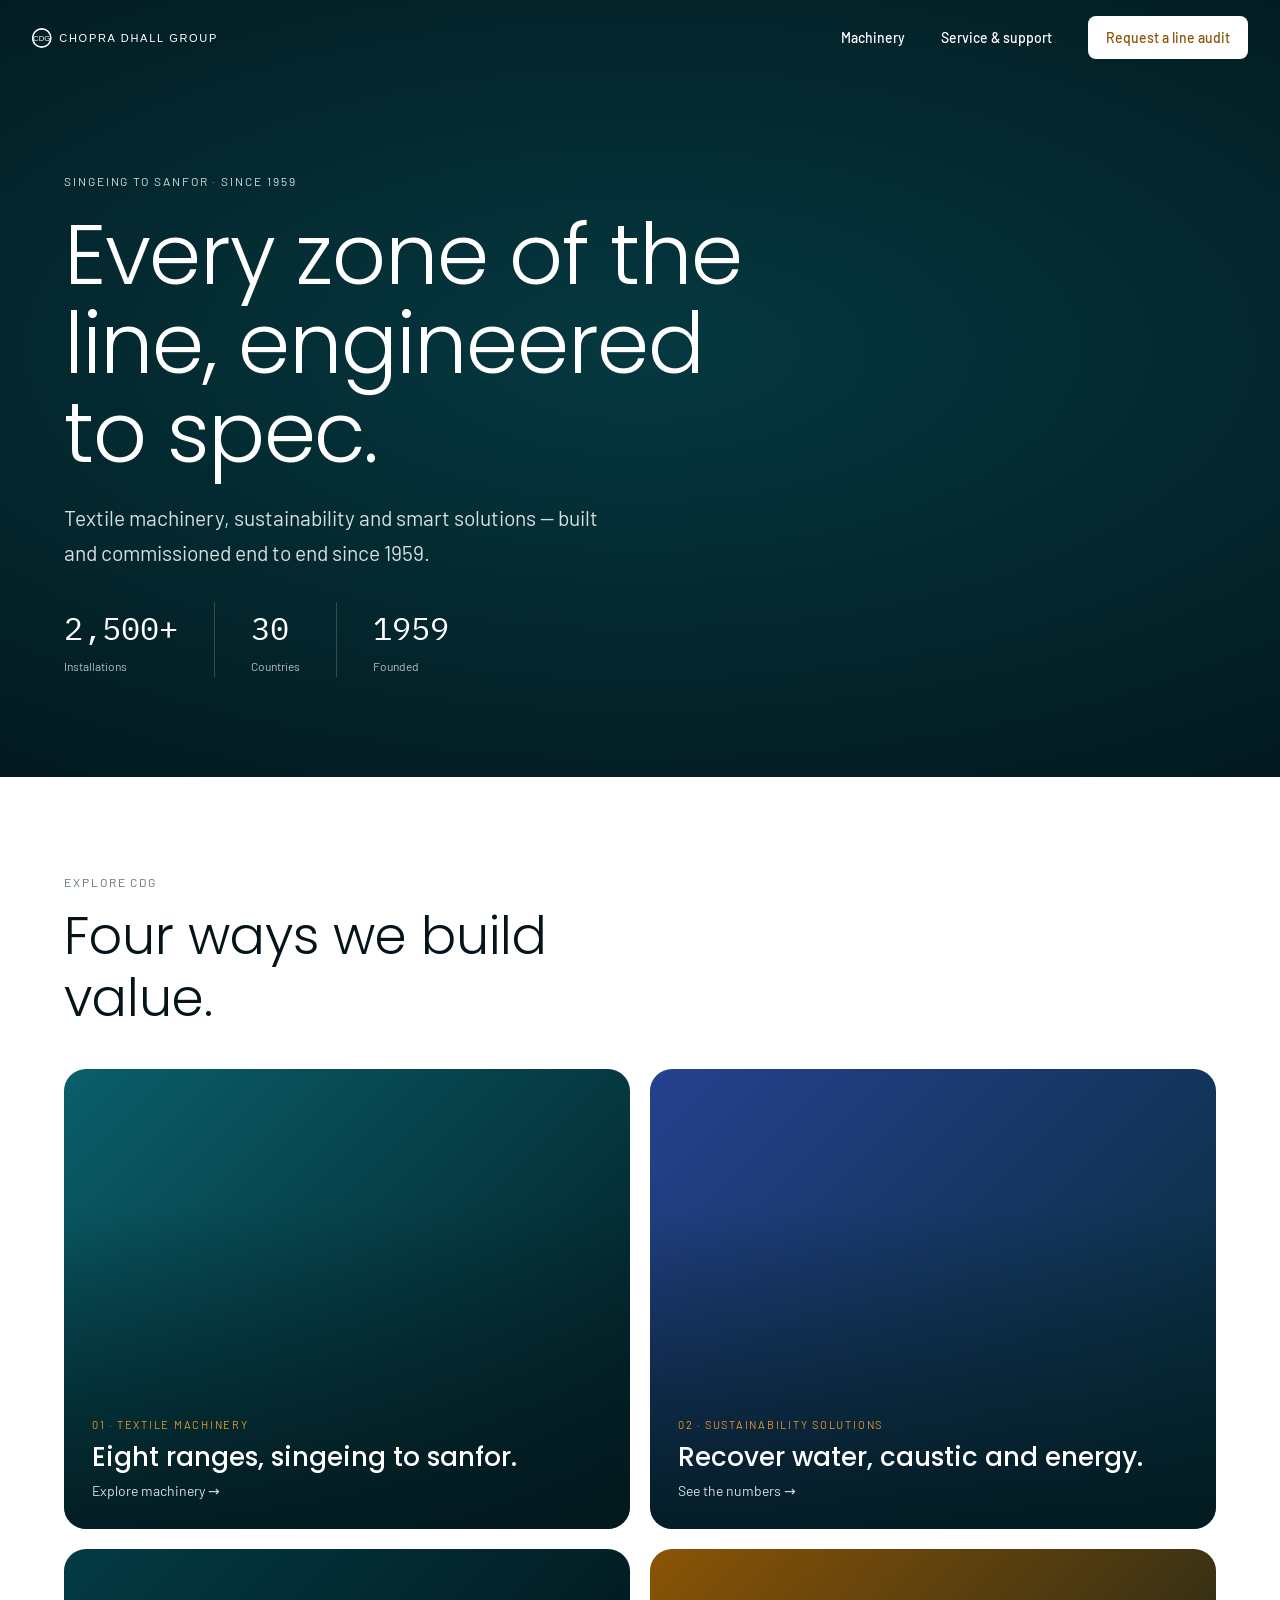
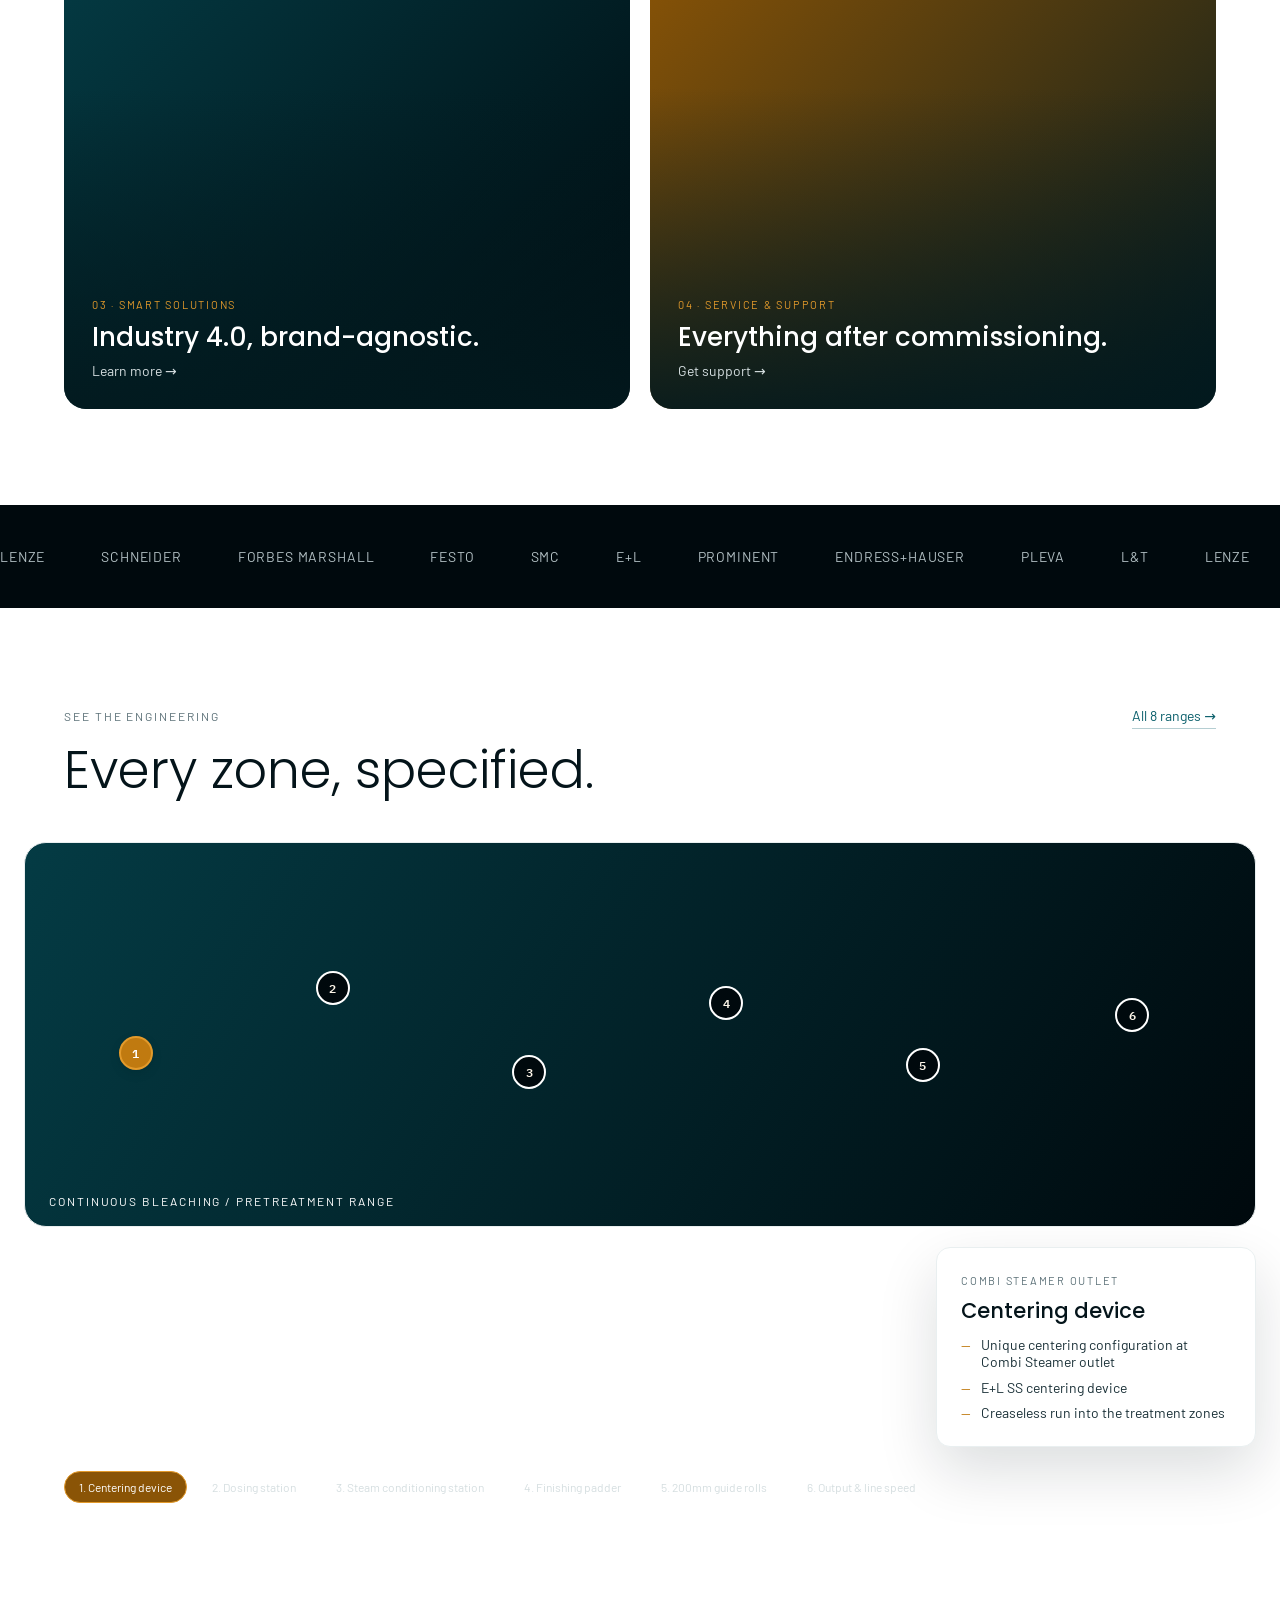
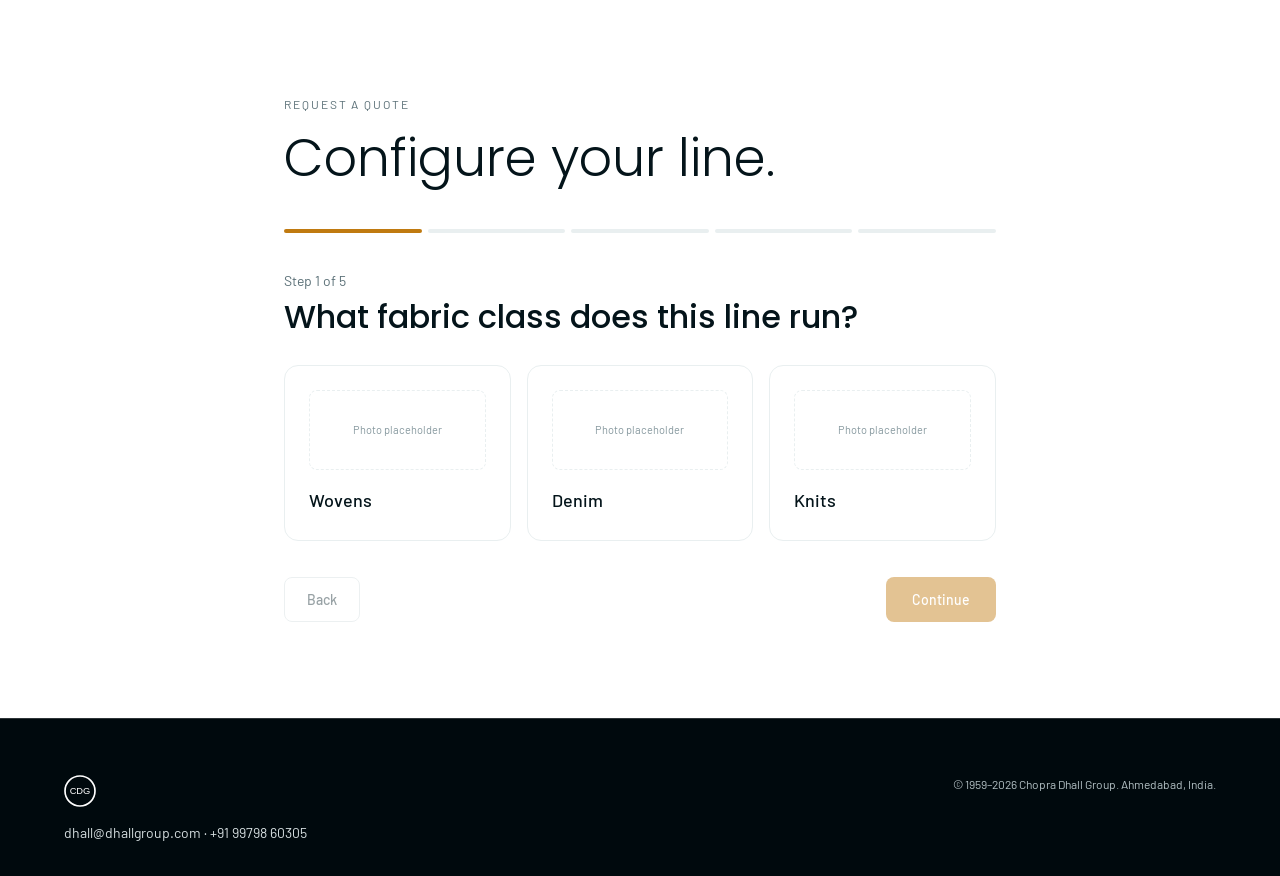
==== index.html @ c4bf937b "Initial implementation of Chopra Dhall Group homepage Static HTML/CSS/JS site translated from the Ch" ====
<!DOCTYPE html>
<html lang="en">
<head>
<meta charset="utf-8">
<meta name="viewport" content="width=device-width, initial-scale=1">
<title>Chopra Dhall Group — Textile machinery, singeing to sanfor</title>
<meta name="description" content="Chopra Dhall Group: textile machinery, sustainability and smart solutions, built and commissioned end to end since 1959.">
<link rel="stylesheet" href="./css/styles.css">
</head>
<body>

<header class="cdg-header" id="site-header">
  <img src="./assets/images/logo-lockup-white.svg" alt="Chopra Dhall Group">
  <nav class="cdg-nav">
    <a href="./machinery.html">Machinery</a>
    <a href="./service-support.html">Service &amp; support</a>
    <a href="#rfq" class="cdg-cta">Request a line audit</a>
  </nav>
</header>

<section class="cdg-hero" id="hero">
  <div class="cdg-container">
    <div class="cdg-eyebrow-invert cdg-reveal">Singeing to sanfor · since 1959</div>
    <h1 class="cdg-reveal delay-1">Every zone of the line, engineered to spec.</h1>
    <p class="cdg-reveal delay-2">Textile machinery, sustainability and smart solutions — built and commissioned end to end since 1959.</p>
    <div class="cdg-stats cdg-reveal delay-3">
      <div>
        <div class="stat-value" id="stat-installations">0+</div>
        <div class="stat-label">Installations</div>
      </div>
      <div class="stat-divider"></div>
      <div>
        <div class="stat-value" id="stat-countries">0</div>
        <div class="stat-label">Countries</div>
      </div>
      <div class="stat-divider"></div>
      <div>
        <div class="stat-value">1959</div>
        <div class="stat-label">Founded</div>
      </div>
    </div>
  </div>
</section>

<section class="cdg-section">
  <div class="cdg-container">
    <div class="cdg-section-eyebrow">Explore CDG</div>
    <h2>Four ways we build value.</h2>
    <div class="cdg-tiles cdg-reveal">
      <a class="cdg-tile" href="./machinery.html">
        <div class="cdg-tile-image tile-machinery"></div>
        <div class="cdg-tile-scrim"></div>
        <div class="cdg-tile-label">
          <div class="tag">01 · Textile machinery</div>
          <h3>Eight ranges, singeing to sanfor.</h3>
          <span>Explore machinery →</span>
        </div>
      </a>
      <a class="cdg-tile" href="./machinery.html#other-lines">
        <div class="cdg-tile-image tile-sustainability"></div>
        <div class="cdg-tile-scrim"></div>
        <div class="cdg-tile-label">
          <div class="tag">02 · Sustainability solutions</div>
          <h3>Recover water, caustic and energy.</h3>
          <span>See the numbers →</span>
        </div>
      </a>
      <a class="cdg-tile" href="./machinery.html#other-lines">
        <div class="cdg-tile-image tile-smart"></div>
        <div class="cdg-tile-scrim"></div>
        <div class="cdg-tile-label">
          <div class="tag">03 · Smart solutions</div>
          <h3>Industry 4.0, brand-agnostic.</h3>
          <span>Learn more →</span>
        </div>
      </a>
      <a class="cdg-tile" href="./service-support.html">
        <div class="cdg-tile-image tile-service"></div>
        <div class="cdg-tile-scrim"></div>
        <div class="cdg-tile-label">
          <div class="tag">04 · Service &amp; support</div>
          <h3>Everything after commissioning.</h3>
          <span>Get support →</span>
        </div>
      </a>
    </div>
  </div>
</section>

<section class="cdg-marquee">
  <div class="cdg-marquee-track" id="marquee-track"></div>
</section>

<section class="cdg-section">
  <div class="cdg-schematic-head">
    <div>
      <div class="cdg-section-eyebrow">See the engineering</div>
      <h2 style="margin-bottom:8px">Every zone, specified.</h2>
    </div>
    <a href="./machinery.html">All 8 ranges →</a>
  </div>

  <div class="cdg-schematic-wrap cdg-reveal">
    <div class="cdg-schematic" id="schematic">
      <div class="cdg-schematic-caption">Continuous bleaching / pretreatment range</div>
      <!-- hotspot buttons injected by js/main.js -->
    </div>

    <div class="cdg-spec-card" id="spec-card">
      <div class="eyebrow" id="spec-eyebrow"></div>
      <h3 id="spec-label"></h3>
      <div class="cdg-spec-bullets" id="spec-bullets"></div>
    </div>
  </div>

  <div class="cdg-chips" id="chip-row"></div>
</section>

<section class="cdg-section" id="rfq">
  <div class="cdg-rfq-inner">
    <div class="cdg-section-eyebrow">Request a quote</div>
    <h2>Configure your line.</h2>

    <div id="rfq-form">
      <div class="cdg-progress" id="rfq-progress"></div>
      <div class="cdg-step-label" id="rfq-step-label">Step 1 of 5</div>
      <h3 class="cdg-step-title" id="rfq-step-title"></h3>

      <div class="cdg-grid-3" id="step-fabric" hidden></div>
      <div class="cdg-grid-2" id="step-vertical" hidden></div>
      <div class="cdg-grid-2" id="step-volume" hidden></div>
      <div id="step-port" hidden>
        <div class="cdg-grid-4" id="port-cards"></div>
        <div class="cdg-other-port">
          <input type="text" id="other-port-input" placeholder="Other destination">
        </div>
      </div>
      <div id="step-contact" hidden>
        <div class="cdg-contact-grid">
          <input type="text" id="contact-name" placeholder="Full name">
          <input type="text" id="contact-company" placeholder="Company">
          <input type="email" id="contact-email" placeholder="Email">
          <input type="tel" id="contact-phone" placeholder="Phone">
          <textarea id="contact-notes" placeholder="Anything else CDG's engineering team should know?"></textarea>
        </div>
        <div class="cdg-summary-line" id="summary-line"></div>
      </div>

      <div class="cdg-rfq-actions">
        <button type="button" class="cdg-btn-back" id="rfq-back">Back</button>
        <button type="button" class="cdg-btn-next" id="rfq-next" disabled>Continue</button>
      </div>
    </div>

    <div class="cdg-success" id="rfq-success" hidden>
      <div class="cdg-success-check">✓</div>
      <h3>Enquiry received.</h3>
      <p>CDG's engineering team will review your configuration and follow up within two business days with a formal proposal.</p>
    </div>
  </div>
</section>

<footer class="cdg-footer">
  <div class="cdg-footer-inner">
    <div>
      <img src="./assets/images/logo-mark-white.svg" alt="Chopra Dhall Group">
      <div class="contact">dhall@dhallgroup.com · +91 99798 60305</div>
    </div>
    <div class="copyright">© 1959–2026 Chopra Dhall Group. Ahmedabad, India.</div>
  </div>
</footer>

<script src="./js/main.js"></script>
</body>
</html>
---- css/styles.css ----
@import url("tokens/fonts.css");
@import url("tokens/colors.css");
@import url("tokens/typography.css");
@import url("tokens/spacing.css");
@import url("tokens/radius.css");
@import url("tokens/elevation.css");
@import url("tokens/motion.css");
@import url("tokens/base.css");

html,body{margin:0;padding:0}

@keyframes fadeRise{from{opacity:0;transform:translateY(12px)}to{opacity:1;transform:translateY(0)}}
.cdg-reveal{animation:fadeRise var(--duration-slow) var(--ease-out) both}
.cdg-reveal.delay-1{animation-delay:80ms}
.cdg-reveal.delay-2{animation-delay:150ms}
.cdg-reveal.delay-3{animation-delay:220ms}

@keyframes marquee{from{transform:translateX(0)}to{transform:translateX(-50%)}}
.cdg-marquee-track{display:flex;gap:56px;width:max-content;animation:marquee 24s linear infinite}

input[type="radio"]{position:absolute;opacity:0;pointer-events:none}

body{min-height:100vh;background:var(--surface-page);font-family:var(--font-text);color:var(--text-body)}

/* ---------- Header ---------- */
.cdg-header{position:fixed;top:0;left:0;right:0;z-index:50;height:76px;display:flex;align-items:center;justify-content:space-between;padding:0 32px;background:transparent;border-bottom:1px solid transparent;transition:background var(--duration-base) var(--ease-standard),backdrop-filter var(--duration-base) var(--ease-standard),border-color var(--duration-base) var(--ease-standard)}
.cdg-header.is-scrolled{background:rgba(2,25,30,.72);backdrop-filter:blur(12px);border-bottom-color:var(--border-invert)}
.cdg-header img{height:26px;display:block}
.cdg-nav{display:flex;align-items:center;gap:36px;white-space:nowrap}
.cdg-nav a{color:var(--white);font-size:var(--text-sm);font-weight:var(--weight-medium);text-decoration:none;white-space:nowrap;border-bottom:none}
.cdg-nav a.cdg-cta{background:var(--white);color:var(--amber-700);padding:10px 18px;border-radius:var(--radius-md);transition:background var(--duration-fast) var(--ease-standard)}
.cdg-nav a.cdg-cta:hover{background:var(--amber-050)}

/* ---------- Hero ---------- */
.cdg-hero{position:relative;background:var(--vignette),var(--ink-950);color:var(--white);padding:172px 0 100px}
.cdg-hero .cdg-eyebrow-invert{font-size:var(--text-xs);letter-spacing:var(--tracking-eyebrow);text-transform:uppercase;color:var(--ink-200)}
.cdg-hero h1{font-family:var(--font-display);font-weight:var(--weight-light);font-size:var(--text-6xl);line-height:var(--leading-tight);letter-spacing:var(--tracking-tight);margin:18px 0 24px;max-width:780px;color:var(--white)}
.cdg-hero p{font-size:var(--text-lg);color:var(--ink-200);line-height:var(--leading-relaxed);max-width:560px;margin:0 0 32px}
.cdg-stats{display:flex;gap:36px}
.cdg-stats .stat-value{font-family:var(--font-mono);font-size:var(--text-2xl);color:var(--white)}
.cdg-stats .stat-label{font-size:var(--text-xs);color:var(--ink-300);margin-top:2px}
.cdg-stats .stat-divider{border-left:1px solid var(--border-invert)}

/* ---------- Explore CDG tiles ---------- */
.cdg-section{padding:var(--section-y) 0;background:var(--surface-page)}
.cdg-section-eyebrow{font-size:var(--text-xs);letter-spacing:var(--tracking-eyebrow);text-transform:uppercase;color:var(--text-muted)}
.cdg-section h2{font-family:var(--font-display);font-weight:var(--weight-light);font-size:var(--text-4xl);margin:12px 0 40px;color:var(--text-heading);max-width:640px}

.cdg-tiles{display:grid;grid-template-columns:repeat(2,1fr);gap:20px}
.cdg-tile{position:relative;height:460px;border-radius:var(--radius-xl);overflow:hidden;text-decoration:none;display:block;border:none}
.cdg-tile-image{position:absolute;inset:0;background-size:cover;background-position:center}
.cdg-tile-scrim{position:absolute;inset:0;background:var(--scrim-bottom);pointer-events:none}
.cdg-tile-label{position:absolute;left:28px;bottom:26px;z-index:2;color:var(--white)}
.cdg-tile-label .tag{font-size:var(--text-2xs);letter-spacing:var(--tracking-eyebrow);text-transform:uppercase;color:var(--amber-500)}
.cdg-tile-label h3{font-size:var(--text-xl);margin:8px 0 4px;color:var(--white)}
.cdg-tile-label span{font-size:var(--text-sm);color:var(--ink-200)}

.tile-machinery{background-image:linear-gradient(135deg,#0A5F6B 0%,#02191E 100%)}
.tile-sustainability{background-image:linear-gradient(135deg,#26418F 0%,#032B32 100%)}
.tile-smart{background-image:linear-gradient(135deg,#043B44 0%,#00090D 100%)}
.tile-service{background-image:linear-gradient(135deg,#8A5406 0%,#02191E 100%)}

/* ---------- Marquee ---------- */
.cdg-marquee{padding:40px 0;background:var(--ink-950);overflow:hidden}
.cdg-marquee span{font-size:var(--text-sm);letter-spacing:.06em;text-transform:uppercase;color:var(--ink-300)}

/* ---------- Schematic / hotspots ---------- */
.cdg-schematic-head{max-width:var(--container-max);margin:0 auto;padding:0 var(--gutter);display:flex;justify-content:space-between;align-items:baseline;margin-bottom:8px}
.cdg-schematic-head a{font-size:var(--text-sm);white-space:nowrap}
.cdg-schematic-wrap{max-width:1600px;margin:32px auto 0;padding:0 24px}
.cdg-schematic{position:relative;width:100%;aspect-ratio:16/5;background:var(--ink-950) linear-gradient(120deg,#043B44,#00090D);border:1px solid var(--border-subtle);border-radius:var(--radius-xl);overflow:hidden}
.cdg-schematic-caption{position:absolute;left:24px;bottom:14px;color:var(--white);font-size:var(--text-xs);letter-spacing:var(--tracking-eyebrow);text-transform:uppercase;z-index:2}
.cdg-hotspot{position:absolute;transform:translate(-50%,-50%);width:34px;height:34px;border-radius:var(--radius-pill);border:2px solid var(--white);background:var(--ink-950);color:var(--amber-050);font-family:var(--font-mono);font-size:var(--text-xs);font-weight:var(--weight-semibold);display:flex;align-items:center;justify-content:center;cursor:pointer;box-shadow:var(--shadow-none);transition:all var(--duration-fast) var(--ease-standard)}
.cdg-hotspot:hover{box-shadow:var(--shadow-md)}
.cdg-hotspot.is-active{border-color:var(--amber-500);background:var(--amber-600);color:var(--white);box-shadow:var(--shadow-md)}

.cdg-spec-card{margin:20px 0 0 auto;width:320px;max-width:100%;background:var(--surface-card);border:1px solid var(--border-subtle);border-radius:var(--radius-lg);box-shadow:var(--shadow-xl);padding:24px}
.cdg-spec-card .eyebrow{font-size:var(--text-2xs);letter-spacing:var(--tracking-eyebrow);text-transform:uppercase;color:var(--text-muted)}
.cdg-spec-card h3{font-size:var(--text-lg);margin:8px 0 14px;color:var(--text-heading)}
.cdg-spec-bullets{display:flex;flex-direction:column;gap:9px}
.cdg-spec-bullets div{display:flex;gap:10px;font-size:var(--text-sm);color:var(--text-body);line-height:var(--leading-snug)}
.cdg-spec-bullets span.dash{color:var(--amber-600);flex-shrink:0}

.cdg-chips{max-width:var(--container-max);margin:24px auto 0;padding:0 var(--gutter);display:flex;gap:10px;flex-wrap:wrap}
.cdg-chip{padding:8px 14px;border-radius:var(--radius-pill);border:1px solid var(--border-invert);background:transparent;color:var(--ink-200);font-size:var(--text-xs);cursor:pointer;font-family:var(--font-text)}
.cdg-chip:hover{border-color:var(--amber-500)}
.cdg-chip.is-active{border-color:var(--amber-500);background:var(--amber-700);color:var(--white)}

/* ---------- RFQ ---------- */
.cdg-rfq-inner{max-width:var(--container-narrow);margin:0 auto;padding:0 var(--gutter)}
.cdg-progress{display:flex;gap:6px;margin-bottom:36px}
.cdg-progress-seg{flex:1;height:4px;border-radius:var(--radius-pill);background:var(--border-subtle)}
.cdg-progress-seg.is-done{background:var(--amber-600)}
.cdg-step-label{font-size:var(--text-sm);color:var(--text-muted);margin-bottom:6px}
.cdg-step-title{font-size:var(--text-2xl);margin:0 0 28px;color:var(--text-heading)}

.cdg-grid-3{display:grid;grid-template-columns:repeat(3,1fr);gap:16px}
.cdg-grid-2{display:grid;grid-template-columns:repeat(2,1fr);gap:14px}
.cdg-grid-4{display:grid;grid-template-columns:repeat(4,1fr);gap:10px}

.cdg-fabric-card{display:block;border:1px solid var(--border-subtle);border-radius:var(--radius-lg);padding:24px;cursor:pointer;background:var(--surface-card);transition:border-color var(--duration-base) var(--ease-standard)}
.cdg-fabric-card:hover{border-color:var(--border-strong)}
.cdg-fabric-card.is-checked{border:2px solid var(--amber-600);background:var(--amber-050)}
.cdg-fabric-photo{height:80px;border:1px dashed var(--border-subtle);border-radius:var(--radius-md);display:flex;align-items:center;justify-content:center;font-size:var(--text-2xs);color:var(--text-faint);margin-bottom:16px}
.cdg-fabric-card .label{font-size:var(--text-md);font-weight:var(--weight-medium);color:var(--text-heading)}

.cdg-vertical-card{display:flex;align-items:center;gap:12px;border:1px solid var(--border-subtle);border-radius:var(--radius-md);padding:16px 18px;cursor:pointer;background:var(--surface-card)}
.cdg-vertical-card:hover{border-color:var(--border-strong)}
.cdg-vertical-card.is-checked{border:2px solid var(--amber-600);background:var(--amber-050)}
.cdg-radio-dot{width:16px;height:16px;border-radius:var(--radius-pill);border:2px solid var(--border-default);background:transparent;flex-shrink:0}
.cdg-vertical-card.is-checked .cdg-radio-dot{border-color:var(--amber-600);background:var(--amber-600)}
.cdg-vertical-card span.label{font-size:var(--text-sm);color:var(--text-body)}

.cdg-volume-card{display:flex;align-items:center;justify-content:space-between;border:1px solid var(--border-subtle);border-radius:var(--radius-md);padding:20px;cursor:pointer;background:var(--surface-card)}
.cdg-volume-card:hover{border-color:var(--border-strong)}
.cdg-volume-card.is-checked{border:2px solid var(--amber-600);background:var(--amber-050)}
.cdg-volume-card.is-checked .cdg-radio-dot{border-color:var(--amber-600);background:var(--amber-600)}
.cdg-volume-card span.label{font-family:var(--font-mono);font-size:var(--text-sm);color:var(--text-heading)}

.cdg-port-card{display:flex;align-items:center;justify-content:center;border:1px solid var(--border-subtle);border-radius:var(--radius-md);padding:12px;cursor:pointer;background:var(--surface-card);font-size:var(--text-sm);text-align:center;color:var(--text-body)}
.cdg-port-card:hover{border-color:var(--border-strong)}
.cdg-port-card.is-checked{border:2px solid var(--amber-600);background:var(--amber-050)}
.cdg-other-port{margin-top:16px}
.cdg-other-port input{width:100%;padding:14px 16px;border:1px solid var(--border-default);border-radius:var(--radius-sm);font-size:var(--text-sm);font-family:var(--font-text);color:var(--text-body)}

.cdg-contact-grid{display:grid;grid-template-columns:1fr 1fr;gap:16px}
.cdg-contact-grid input,.cdg-contact-grid textarea{padding:14px 16px;border:1px solid var(--border-default);border-radius:var(--radius-sm);font-size:var(--text-sm);font-family:var(--font-text);color:var(--text-body)}
.cdg-contact-grid textarea{grid-column:1/3;min-height:90px;resize:vertical}
.cdg-summary-line{margin-top:20px;padding:16px 18px;background:var(--surface-sunken);border-radius:var(--radius-md);font-size:var(--text-sm);color:var(--text-muted)}

.cdg-rfq-actions{display:flex;justify-content:space-between;margin-top:36px}
.cdg-btn-back{padding:13px 22px;border-radius:var(--radius-md);border:1px solid var(--border-default);background:var(--surface-card);color:var(--text-body);font-size:var(--text-sm);font-weight:var(--weight-medium);cursor:pointer;font-family:var(--font-text)}
.cdg-btn-back:hover{background:var(--amber-050)}
.cdg-btn-back:disabled{opacity:.45;cursor:default}
.cdg-btn-next{padding:13px 26px;border-radius:var(--radius-md);border:none;background:var(--amber-600);color:var(--white);font-size:var(--text-sm);font-weight:var(--weight-medium);cursor:pointer;font-family:var(--font-text)}
.cdg-btn-next:hover{background:var(--amber-700)}
.cdg-btn-next:disabled{opacity:.45;cursor:default}

.cdg-success{text-align:center;padding:64px 0}
.cdg-success-check{width:56px;height:56px;border-radius:var(--radius-pill);background:var(--amber-050);color:var(--amber-600);display:flex;align-items:center;justify-content:center;margin:0 auto 24px;font-size:var(--text-2xl)}
.cdg-success h3{font-size:var(--text-2xl);color:var(--text-heading);margin:0 0 12px}
.cdg-success p{font-size:var(--text-md);color:var(--text-muted);max-width:440px;margin:0 auto}

/* ---------- Footer ---------- */
.cdg-footer{background:var(--ink-950);color:var(--ink-200);padding:56px 0 32px;border-top:1px solid var(--border-invert)}
.cdg-footer-inner{max-width:var(--container-max);margin:0 auto;padding:0 var(--gutter);display:flex;justify-content:space-between;align-items:flex-start;flex-wrap:wrap;gap:24px}
.cdg-footer img{height:32px;display:block;margin-bottom:14px}
.cdg-footer .contact{font-size:var(--text-sm)}
.cdg-footer .copyright{font-size:var(--text-xs);color:var(--ink-300)}

@media (max-width: 860px){
  .cdg-hero h1{font-size:var(--text-4xl)}
  .cdg-tiles{grid-template-columns:1fr}
  .cdg-grid-3,.cdg-grid-2,.cdg-grid-4,.cdg-contact-grid{grid-template-columns:1fr}
  .cdg-contact-grid textarea{grid-column:1/2}
  .cdg-nav{gap:16px}
  .cdg-spec-card{width:100%}
}
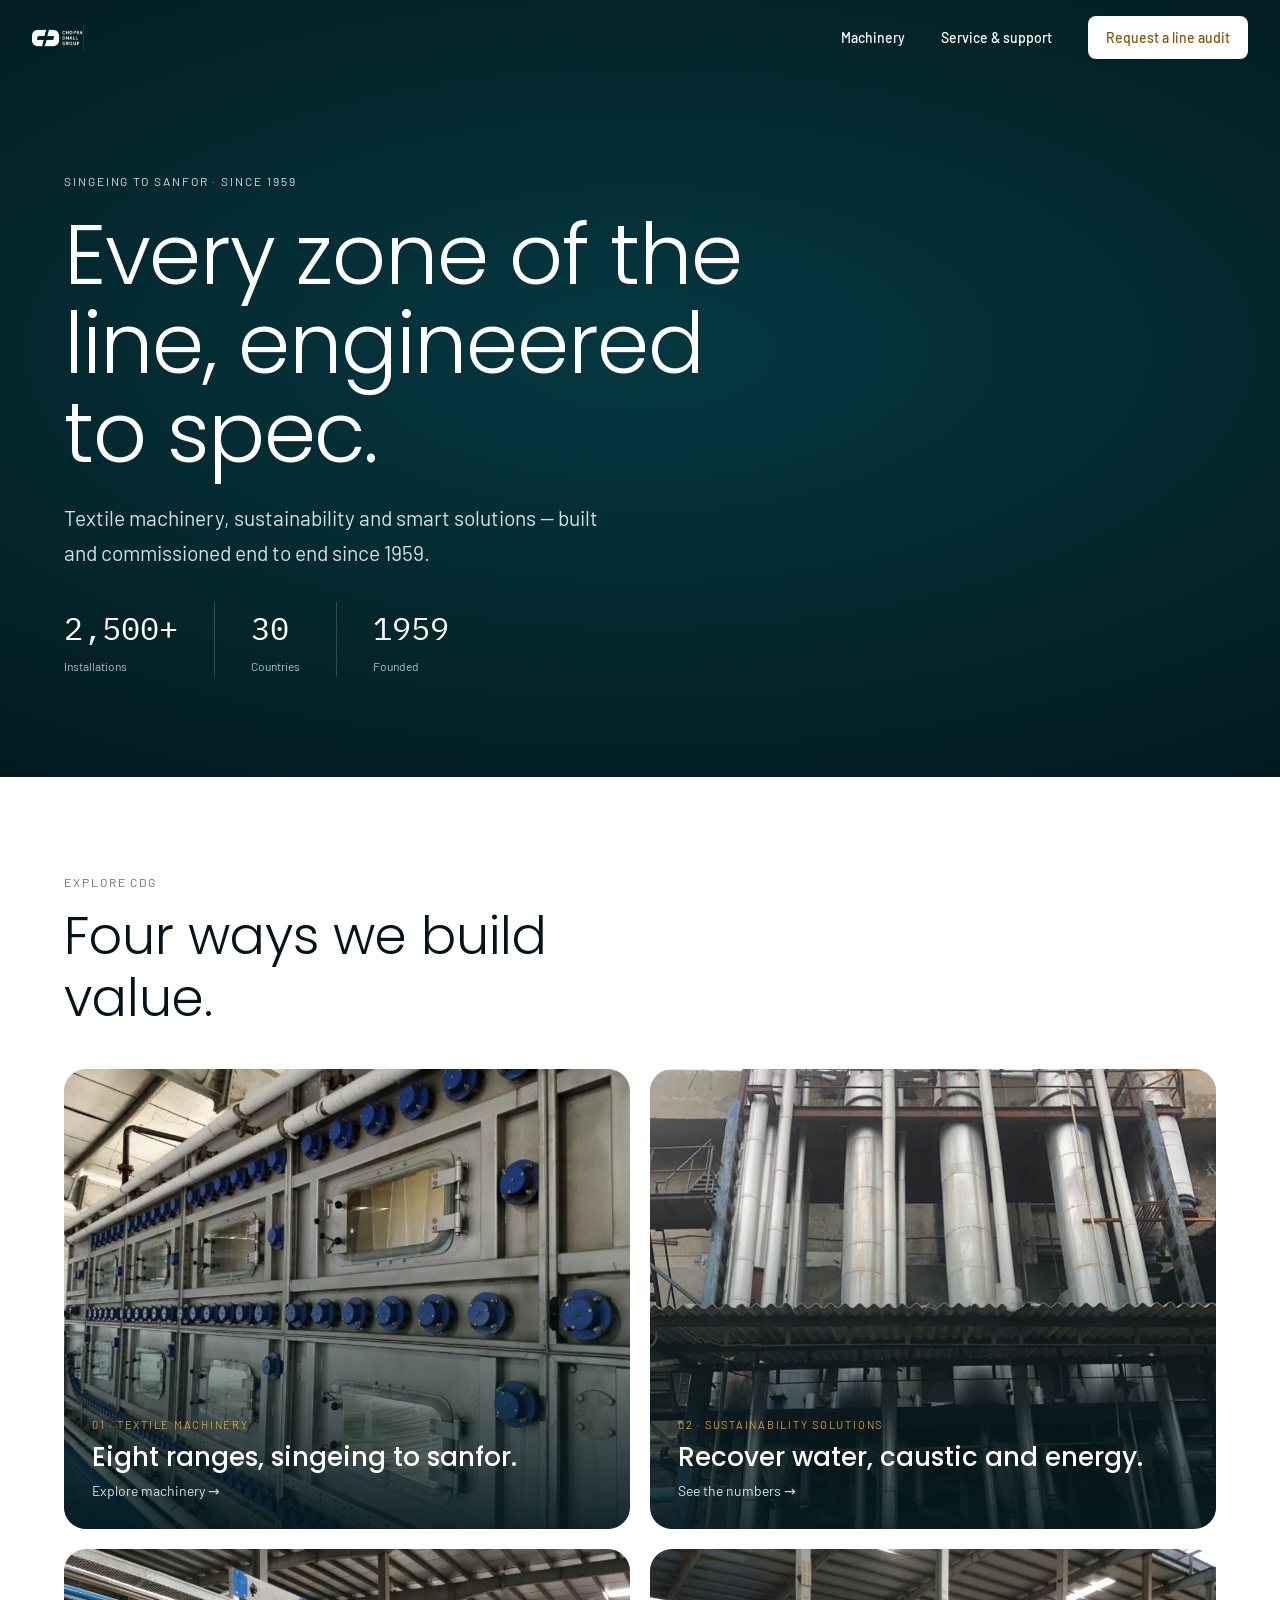
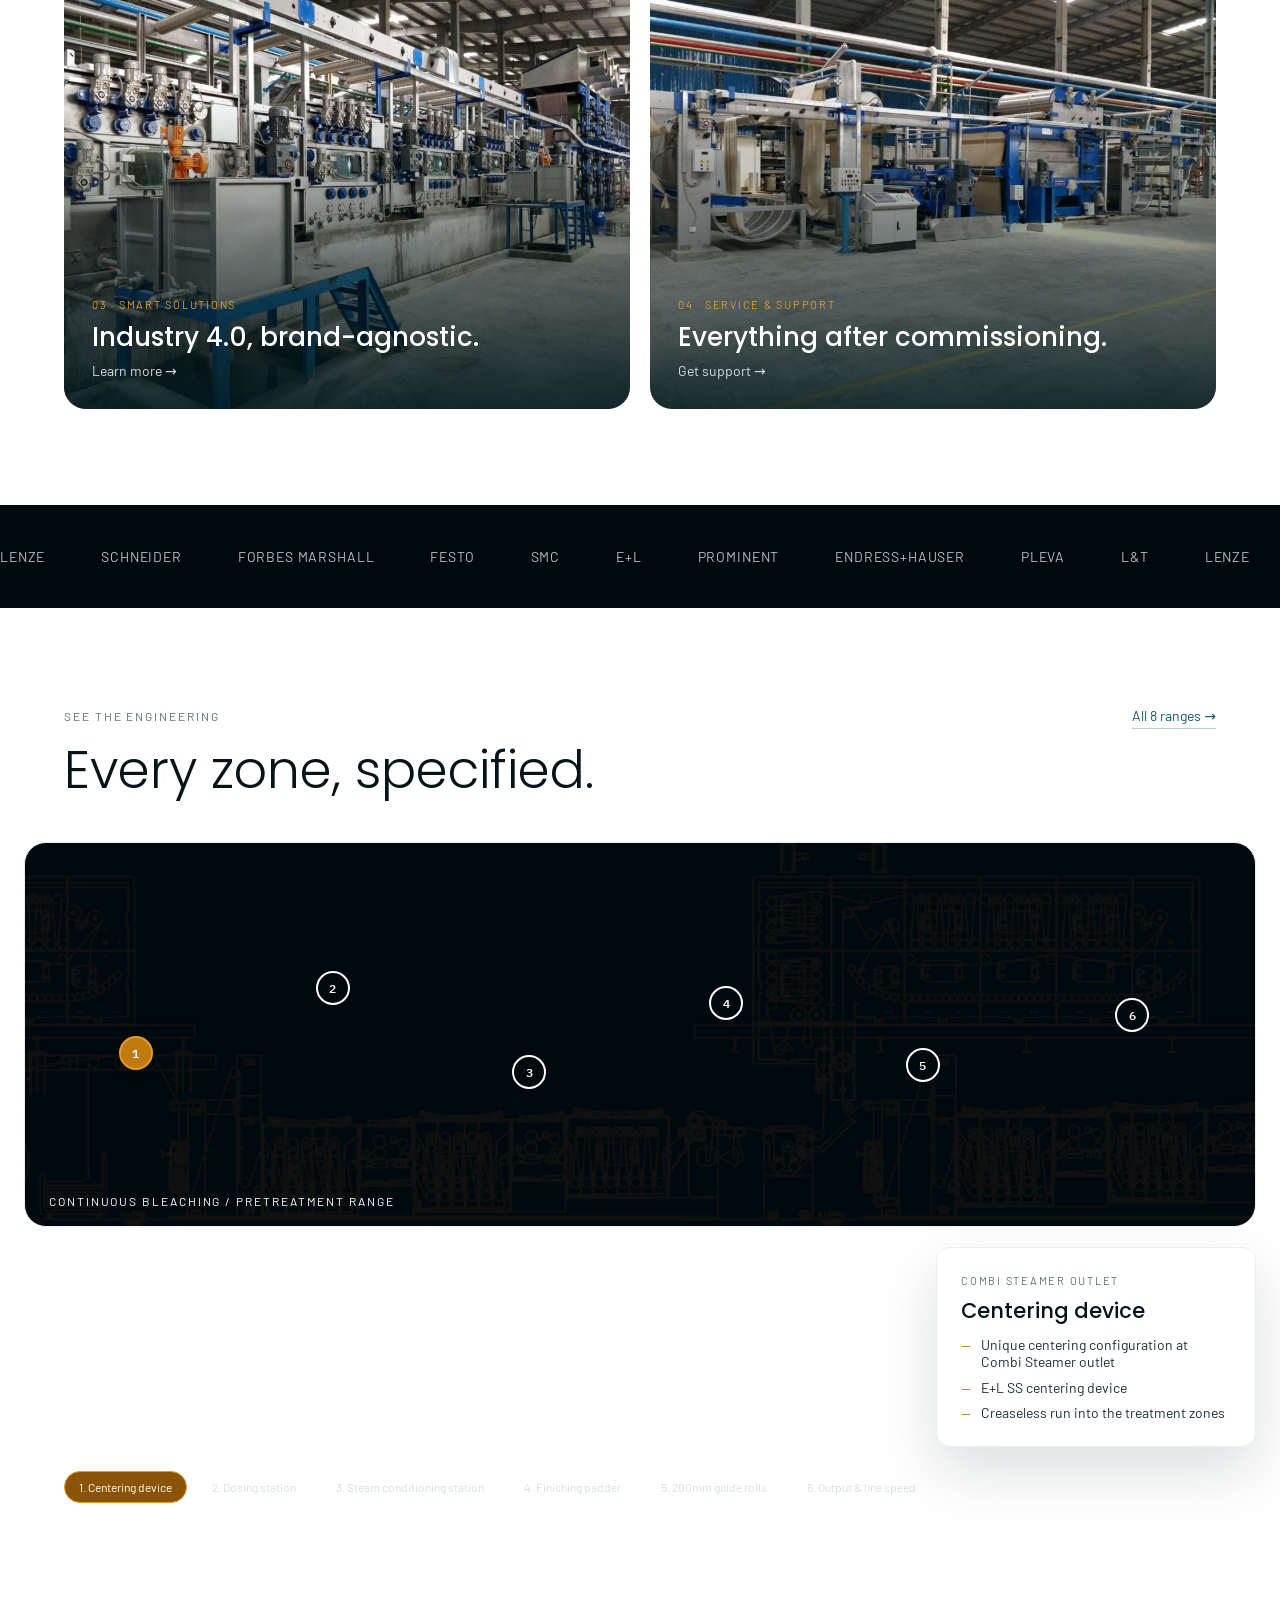
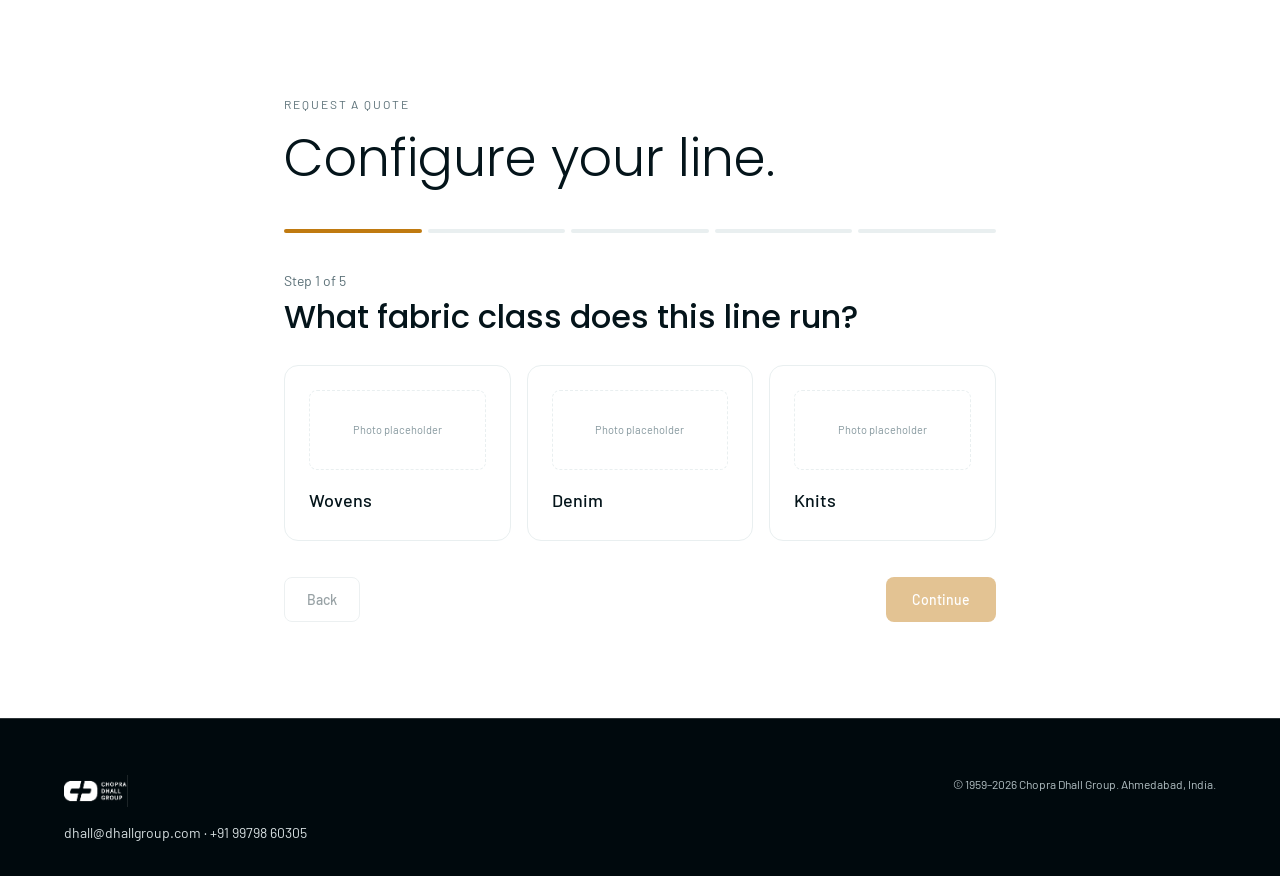
==== commit 3e18b800: "Replace placeholder assets with real brand photography and logo Wires in the actual Chopra Dhall Gro" ====
--- a/index.html
+++ b/index.html
@@ -10,7 +10,7 @@
 <body>
 
 <header class="cdg-header" id="site-header">
-  <img src="./assets/images/logo-lockup-white.svg" alt="Chopra Dhall Group">
+  <img src="./assets/images/logo.png" alt="Chopra Dhall Group">
   <nav class="cdg-nav">
     <a href="./machinery.html">Machinery</a>
     <a href="./service-support.html">Service &amp; support</a>
@@ -163,7 +163,7 @@
 <footer class="cdg-footer">
   <div class="cdg-footer-inner">
     <div>
-      <img src="./assets/images/logo-mark-white.svg" alt="Chopra Dhall Group">
+      <img src="./assets/images/logo.png" alt="Chopra Dhall Group">
       <div class="contact">dhall@dhallgroup.com · +91 99798 60305</div>
     </div>
     <div class="copyright">© 1959–2026 Chopra Dhall Group. Ahmedabad, India.</div>
--- a/css/styles.css
+++ b/css/styles.css
@@ -55,10 +55,10 @@
 .cdg-tile-label h3{font-size:var(--text-xl);margin:8px 0 4px;color:var(--white)}
 .cdg-tile-label span{font-size:var(--text-sm);color:var(--ink-200)}
 
-.tile-machinery{background-image:linear-gradient(135deg,#0A5F6B 0%,#02191E 100%)}
-.tile-sustainability{background-image:linear-gradient(135deg,#26418F 0%,#032B32 100%)}
-.tile-smart{background-image:linear-gradient(135deg,#043B44 0%,#00090D 100%)}
-.tile-service{background-image:linear-gradient(135deg,#8A5406 0%,#02191E 100%)}
+.tile-machinery{background-image:url("../assets/images/photos/continuous-line-overview-1.jpg")}
+.tile-sustainability{background-image:url("../assets/images/photos/caustic-recovery-evaporator-stacks.jpg")}
+.tile-smart{background-image:url("../assets/images/photos/dosing-station-wide.jpg")}
+.tile-service{background-image:url("../assets/images/photos/stenter-range-dhalltex-panel.jpg")}
 
 /* ---------- Marquee ---------- */
 .cdg-marquee{padding:40px 0;background:var(--ink-950);overflow:hidden}
@@ -68,7 +68,7 @@
 .cdg-schematic-head{max-width:var(--container-max);margin:0 auto;padding:0 var(--gutter);display:flex;justify-content:space-between;align-items:baseline;margin-bottom:8px}
 .cdg-schematic-head a{font-size:var(--text-sm);white-space:nowrap}
 .cdg-schematic-wrap{max-width:1600px;margin:32px auto 0;padding:0 24px}
-.cdg-schematic{position:relative;width:100%;aspect-ratio:16/5;background:var(--ink-950) linear-gradient(120deg,#043B44,#00090D);border:1px solid var(--border-subtle);border-radius:var(--radius-xl);overflow:hidden}
+.cdg-schematic{position:relative;width:100%;aspect-ratio:16/5;background:var(--ink-950) url("../assets/images/schematics/continuous-pretreatment-bleaching.png") center/cover no-repeat;border:1px solid var(--border-subtle);border-radius:var(--radius-xl);overflow:hidden}
 .cdg-schematic-caption{position:absolute;left:24px;bottom:14px;color:var(--white);font-size:var(--text-xs);letter-spacing:var(--tracking-eyebrow);text-transform:uppercase;z-index:2}
 .cdg-hotspot{position:absolute;transform:translate(-50%,-50%);width:34px;height:34px;border-radius:var(--radius-pill);border:2px solid var(--white);background:var(--ink-950);color:var(--amber-050);font-family:var(--font-mono);font-size:var(--text-xs);font-weight:var(--weight-semibold);display:flex;align-items:center;justify-content:center;cursor:pointer;box-shadow:var(--shadow-none);transition:all var(--duration-fast) var(--ease-standard)}
 .cdg-hotspot:hover{box-shadow:var(--shadow-md)}
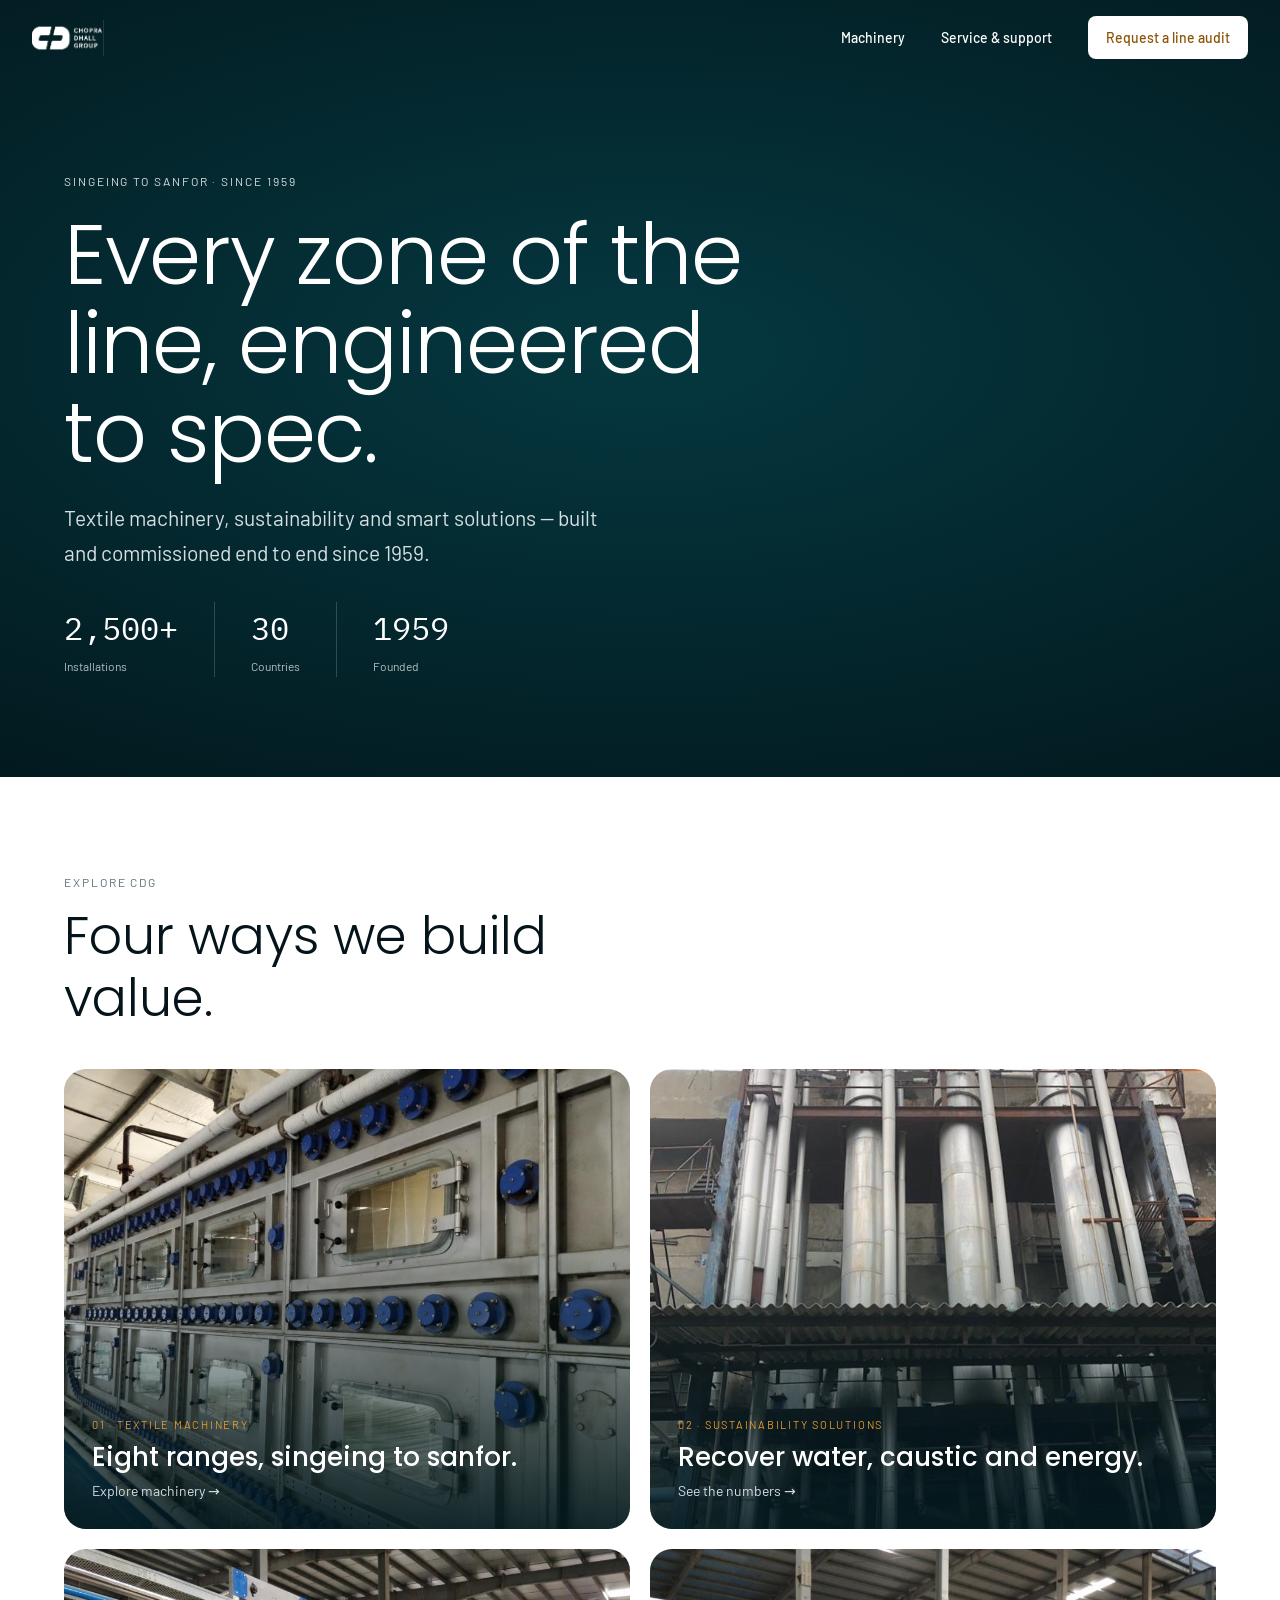
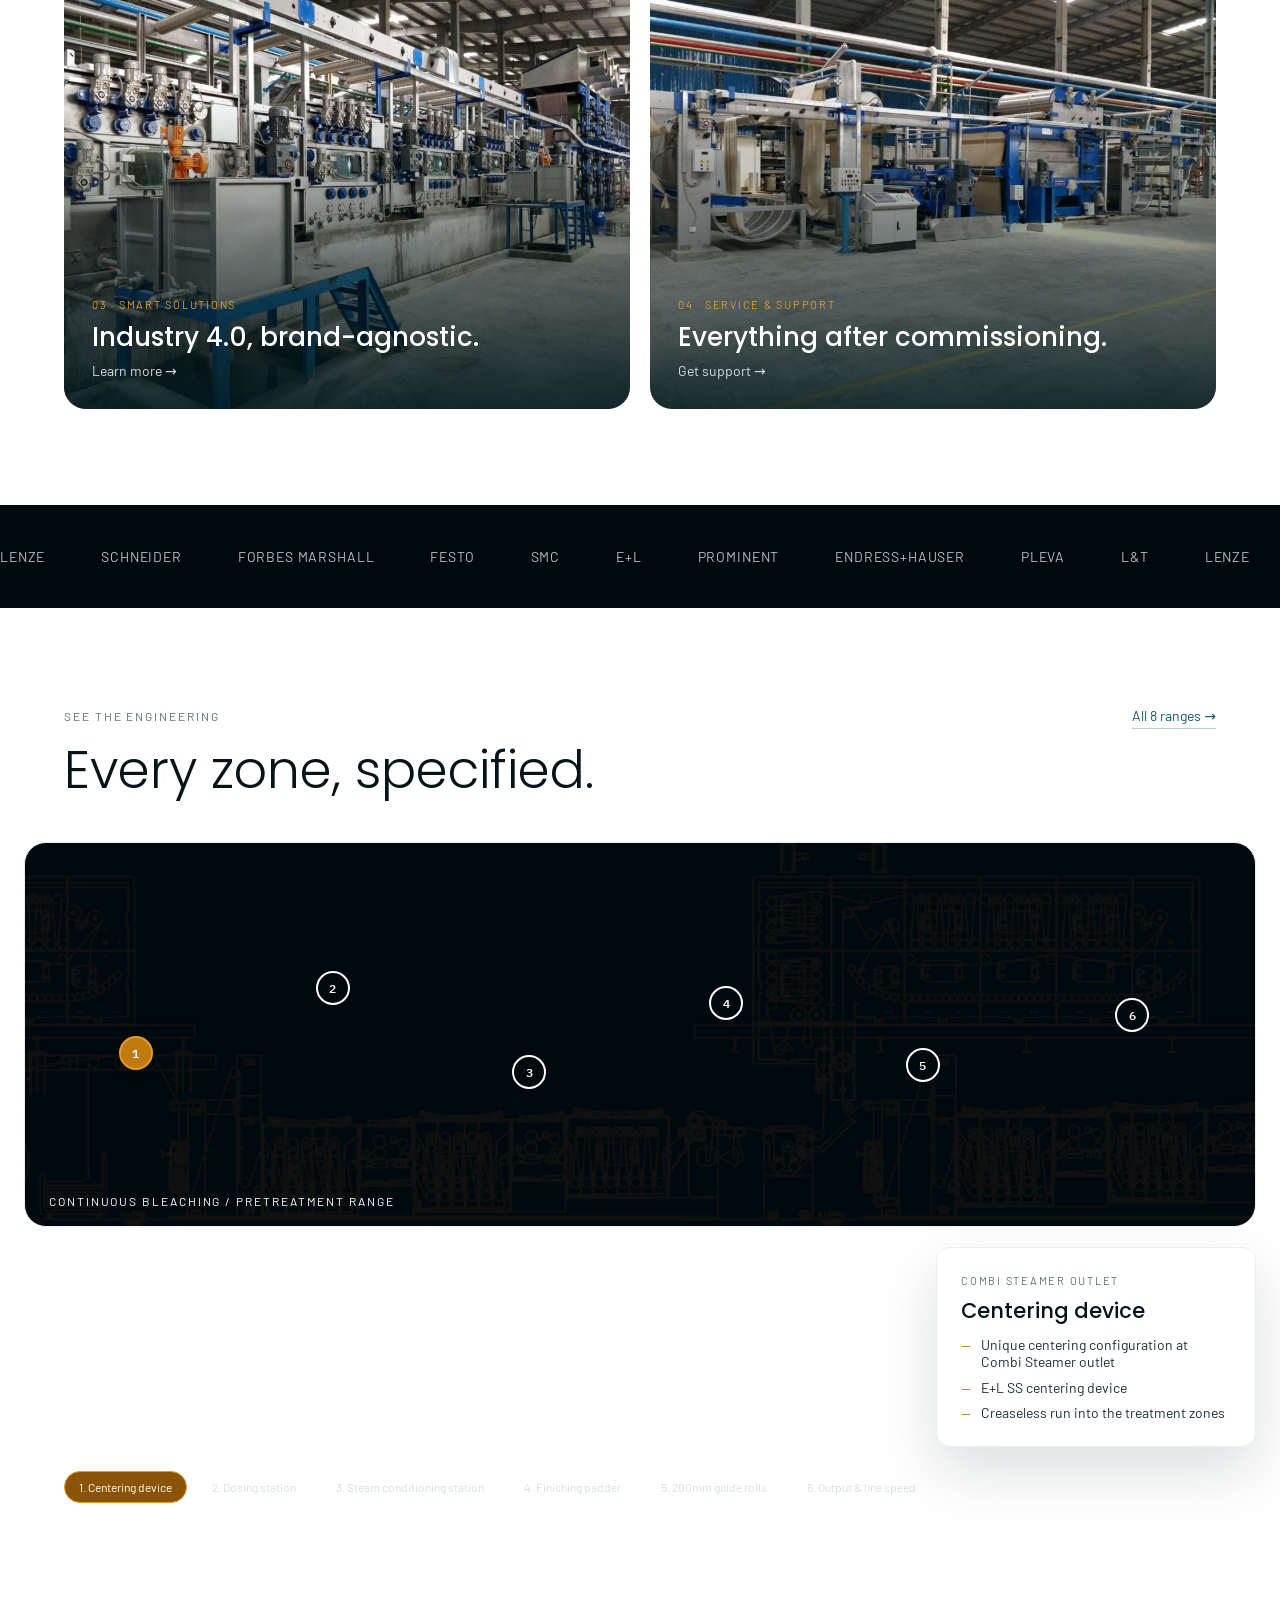
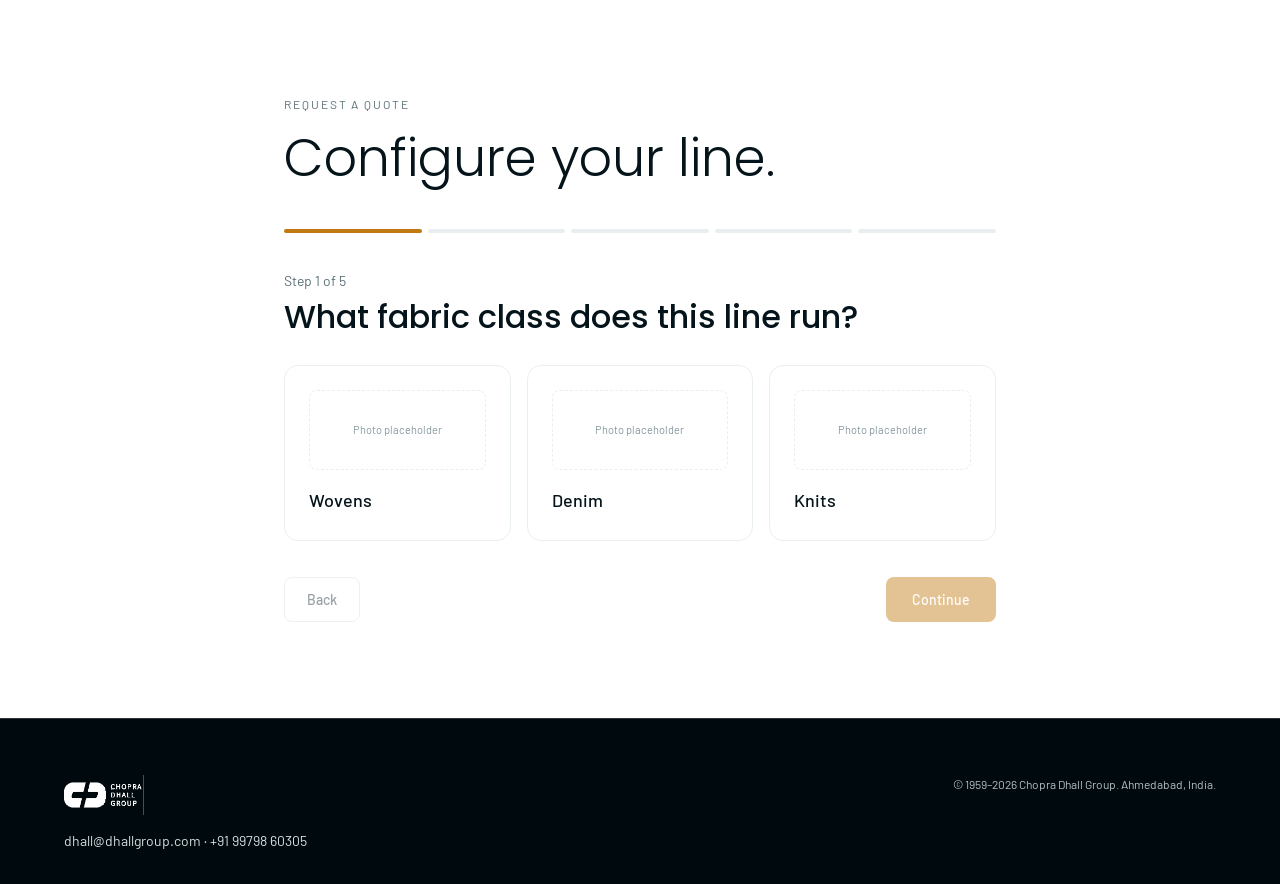
==== commit 64bf3a3c: "Fix mobile nav overflow and increase logo size for legibility The header nav (links + CTA) overflowe" ====
--- a/index.html
+++ b/index.html
@@ -11,7 +11,10 @@
 
 <header class="cdg-header" id="site-header">
   <img src="./assets/images/logo.png" alt="Chopra Dhall Group">
-  <nav class="cdg-nav">
+  <button type="button" class="cdg-nav-toggle" id="nav-toggle" aria-expanded="false" aria-controls="site-nav" aria-label="Toggle menu">
+    <span class="cdg-nav-toggle-bar"></span><span class="cdg-nav-toggle-bar"></span><span class="cdg-nav-toggle-bar"></span>
+  </button>
+  <nav class="cdg-nav" id="site-nav">
     <a href="./machinery.html">Machinery</a>
     <a href="./service-support.html">Service &amp; support</a>
     <a href="#rfq" class="cdg-cta">Request a line audit</a>
@@ -56,7 +59,7 @@
           <span>Explore machinery →</span>
         </div>
       </a>
-      <a class="cdg-tile" href="./machinery.html#other-lines">
+      <a class="cdg-tile" href="./sustainability-solutions.html">
         <div class="cdg-tile-image tile-sustainability"></div>
         <div class="cdg-tile-scrim"></div>
         <div class="cdg-tile-label">
@@ -65,7 +68,7 @@
           <span>See the numbers →</span>
         </div>
       </a>
-      <a class="cdg-tile" href="./machinery.html#other-lines">
+      <a class="cdg-tile" href="./smart-solutions.html">
         <div class="cdg-tile-image tile-smart"></div>
         <div class="cdg-tile-scrim"></div>
         <div class="cdg-tile-label">
@@ -170,6 +173,7 @@
   </div>
 </footer>
 
+<script src="./js/nav.js"></script>
 <script src="./js/main.js"></script>
 </body>
 </html>
--- a/css/styles.css
+++ b/css/styles.css
@@ -25,8 +25,13 @@
 /* ---------- Header ---------- */
 .cdg-header{position:fixed;top:0;left:0;right:0;z-index:50;height:76px;display:flex;align-items:center;justify-content:space-between;padding:0 32px;background:transparent;border-bottom:1px solid transparent;transition:background var(--duration-base) var(--ease-standard),backdrop-filter var(--duration-base) var(--ease-standard),border-color var(--duration-base) var(--ease-standard)}
 .cdg-header.is-scrolled{background:rgba(2,25,30,.72);backdrop-filter:blur(12px);border-bottom-color:var(--border-invert)}
-.cdg-header img{height:26px;display:block}
+.cdg-header img{height:36px;display:block}
 .cdg-nav{display:flex;align-items:center;gap:36px;white-space:nowrap}
+.cdg-nav-toggle{display:none;flex-direction:column;justify-content:center;gap:5px;width:32px;height:32px;padding:0;background:transparent;border:none;cursor:pointer}
+.cdg-nav-toggle-bar{display:block;width:22px;height:2px;background:var(--white);transition:transform var(--duration-fast) var(--ease-standard),opacity var(--duration-fast) var(--ease-standard)}
+.cdg-nav-toggle.is-open .cdg-nav-toggle-bar:nth-child(1){transform:translateY(7px) rotate(45deg)}
+.cdg-nav-toggle.is-open .cdg-nav-toggle-bar:nth-child(2){opacity:0}
+.cdg-nav-toggle.is-open .cdg-nav-toggle-bar:nth-child(3){transform:translateY(-7px) rotate(-45deg)}
 .cdg-nav a{color:var(--white);font-size:var(--text-sm);font-weight:var(--weight-medium);text-decoration:none;white-space:nowrap;border-bottom:none}
 .cdg-nav a.cdg-cta{background:var(--white);color:var(--amber-700);padding:10px 18px;border-radius:var(--radius-md);transition:background var(--duration-fast) var(--ease-standard)}
 .cdg-nav a.cdg-cta:hover{background:var(--amber-050)}
@@ -144,9 +149,183 @@
 /* ---------- Footer ---------- */
 .cdg-footer{background:var(--ink-950);color:var(--ink-200);padding:56px 0 32px;border-top:1px solid var(--border-invert)}
 .cdg-footer-inner{max-width:var(--container-max);margin:0 auto;padding:0 var(--gutter);display:flex;justify-content:space-between;align-items:flex-start;flex-wrap:wrap;gap:24px}
-.cdg-footer img{height:32px;display:block;margin-bottom:14px}
+.cdg-footer img{height:40px;display:block;margin-bottom:14px}
 .cdg-footer .contact{font-size:var(--text-sm)}
 .cdg-footer .copyright{font-size:var(--text-xs);color:var(--ink-300)}
+
+/* ================= Inner pages (Machinery / Service & Support / Sustainability / Smart) ================= */
+
+/* ---------- Light sticky header (inner pages) ---------- */
+.cdg-header-inner{position:sticky;top:0;z-index:50;height:76px;display:flex;align-items:center;justify-content:space-between;padding:0 32px;background:var(--surface-page);border-bottom:1px solid var(--border-subtle)}
+.cdg-header-inner img{height:34px;display:block}
+.cdg-nav-inner{display:flex;align-items:center;gap:36px;white-space:nowrap}
+.cdg-nav-inner a{color:var(--ink-700);font-size:var(--text-sm);font-weight:var(--weight-medium);text-decoration:none;border-bottom:none;white-space:nowrap}
+.cdg-nav-inner a.cdg-cta{background:var(--amber-600);color:var(--white);padding:10px 18px;border-radius:var(--radius-md);transition:background var(--duration-fast) var(--ease-standard)}
+.cdg-nav-inner a.cdg-cta:hover{background:var(--amber-700);color:var(--white)}
+.cdg-header-inner .cdg-nav-toggle-bar{background:var(--ink-900)}
+
+/* ---------- Page heroes ---------- */
+.cdg-page-hero{padding:80px 0 64px;background:var(--ink-950);color:var(--white)}
+.cdg-page-hero .eyebrow{font-size:var(--text-2xs);letter-spacing:var(--tracking-eyebrow);text-transform:uppercase;color:var(--amber-500)}
+.cdg-page-hero h1{font-family:var(--font-display);font-weight:var(--weight-light);font-size:var(--text-5xl);line-height:var(--leading-tight);margin:12px 0 16px;color:var(--white);max-width:680px}
+.cdg-page-hero p{font-size:var(--text-md);color:var(--ink-200);max-width:600px;margin:0}
+.cdg-page-hero .cdg-stats{margin-top:32px}
+
+.cdg-page-hero-light{padding:88px 0 56px;background:var(--surface-sunken)}
+.cdg-page-hero-light .eyebrow{font-size:var(--text-xs);letter-spacing:var(--tracking-eyebrow);text-transform:uppercase;color:var(--text-muted)}
+.cdg-page-hero-light h1{font-family:var(--font-display);font-weight:var(--weight-light);font-size:var(--text-5xl);line-height:var(--leading-tight);margin:12px 0 40px;color:var(--text-heading);max-width:640px}
+
+/* ---------- Section scaffolding ---------- */
+.cdg-inner-section{padding:var(--section-y) 0;background:var(--surface-page)}
+.cdg-inner-section.sunken{background:var(--surface-sunken)}
+.cdg-inner-section .eyebrow{font-size:var(--text-xs);letter-spacing:var(--tracking-eyebrow);text-transform:uppercase;color:var(--text-muted)}
+.cdg-inner-section h2{font-family:var(--font-display);font-weight:var(--weight-light);font-size:var(--text-4xl);margin:12px 0 40px;color:var(--text-heading);max-width:640px}
+
+/* ---------- Range / line / recovery cards ---------- */
+.cdg-range-grid{display:grid;grid-template-columns:repeat(4,1fr);gap:16px}
+.cdg-range-grid.cols-3{grid-template-columns:repeat(3,1fr)}
+.cdg-range-card{text-decoration:none;color:inherit;border:1px solid var(--border-subtle);border-radius:var(--radius-lg);overflow:hidden;display:block;background:var(--surface-card);transition:border-color var(--duration-fast) var(--ease-standard),box-shadow var(--duration-fast) var(--ease-standard)}
+.cdg-range-card.is-link:hover{border-color:var(--border-strong);box-shadow:var(--shadow-md)}
+.cdg-range-thumb{height:120px;background-size:cover;background-position:center;background-color:var(--ink-050)}
+.cdg-range-grid.cols-3 .cdg-range-thumb{height:180px}
+.cdg-range-thumb.is-placeholder{display:flex;align-items:center;justify-content:center;font-size:var(--text-2xs);color:var(--text-faint);border-bottom:1px dashed var(--border-subtle);text-align:center;padding:8px}
+.cdg-range-body{padding:16px}
+.cdg-range-body h3{font-size:var(--text-sm);margin:0 0 6px;color:var(--text-heading);font-family:var(--font-text);font-weight:var(--weight-medium)}
+.cdg-range-body p{font-size:var(--text-xs);color:var(--text-muted);margin:0}
+.cdg-range-grid.cols-3 .cdg-range-body h3{font-size:var(--text-md)}
+.cdg-range-grid.cols-3 .cdg-range-body p{font-size:var(--text-sm)}
+
+.cdg-line-grid{display:grid;grid-template-columns:repeat(3,1fr);gap:20px}
+.cdg-line-card{background:var(--surface-card);border:1px solid var(--border-subtle);border-radius:var(--radius-lg);padding:24px;text-decoration:none;color:inherit;display:block;transition:border-color var(--duration-fast) var(--ease-standard),box-shadow var(--duration-fast) var(--ease-standard)}
+.cdg-line-card.is-link:hover{border-color:var(--border-strong);box-shadow:var(--shadow-md)}
+.cdg-line-card h3{font-size:var(--text-md);margin:0 0 8px;color:var(--text-heading)}
+.cdg-line-card p{font-size:var(--text-sm);color:var(--text-muted);margin:0}
+.cdg-line-card .link-cue{display:inline-block;margin-top:12px;font-size:var(--text-sm);color:var(--text-link)}
+
+/* ---------- Flagship expandable card ---------- */
+.cdg-flagship{border:2px solid var(--amber-600);position:relative}
+.cdg-flagship .cdg-range-body{padding-bottom:14px}
+.cdg-flagship-toggle{display:inline-flex;align-items:center;gap:6px;background:transparent;border:none;color:var(--amber-700);font-size:var(--text-xs);font-weight:var(--weight-semibold);cursor:pointer;padding:8px 16px 0;margin:0;font-family:var(--font-text);width:100%;text-align:left}
+.cdg-flagship-toggle .chevron{transition:transform var(--duration-fast) var(--ease-standard);display:inline-block}
+.cdg-flagship-toggle[aria-expanded="true"] .chevron{transform:rotate(180deg)}
+
+.cdg-flagship-panel{grid-column:1/-1;max-height:0;overflow:hidden;transition:max-height var(--duration-slow) var(--ease-standard)}
+.cdg-flagship-panel.is-open{max-height:1200px}
+.cdg-flagship-panel-inner{border:1px solid var(--amber-200);background:var(--amber-050);border-radius:var(--radius-lg);padding:28px;margin-top:4px}
+.cdg-flagship-panel-head{display:flex;justify-content:space-between;align-items:baseline;gap:20px;margin-bottom:20px;flex-wrap:wrap}
+.cdg-flagship-panel-head h3{font-size:var(--text-xl);margin:0;color:var(--text-heading);font-family:var(--font-display);font-weight:var(--weight-regular)}
+.cdg-flagship-panel-head .model{font-family:var(--font-mono);font-size:var(--text-sm);color:var(--text-muted)}
+
+.cdg-detail-grid{display:grid;grid-template-columns:repeat(4,1fr);gap:12px;margin-bottom:24px}
+.cdg-detail-thumb{height:90px;border-radius:var(--radius-md);background-size:cover;background-position:center;position:relative}
+.cdg-detail-thumb span{position:absolute;left:8px;bottom:6px;font-size:var(--text-2xs);color:var(--white);text-shadow:0 1px 3px rgba(0,0,0,.6)}
+
+.cdg-speclist{display:grid;grid-template-columns:repeat(2,1fr);column-gap:40px;margin:0 0 16px}
+.cdg-speclist div{display:flex;justify-content:space-between;gap:20px;padding:11px 0;border-bottom:1px solid var(--border-subtle);font-size:var(--text-sm)}
+.cdg-speclist dt{color:var(--text-muted)}
+.cdg-speclist dd{margin:0;font-family:var(--font-mono);font-size:var(--text-sm);color:var(--text-heading)}
+.cdg-speclist dd span{color:var(--text-muted);margin-left:4px}
+
+.cdg-tag-row{display:flex;gap:8px;flex-wrap:wrap;margin-bottom:18px}
+.cdg-tag{display:inline-flex;align-items:center;gap:6px;padding:4px 10px;font-size:var(--text-xs);font-weight:var(--weight-medium);border-radius:var(--radius-pill);border:1px solid var(--teal-100);background:var(--teal-050);color:var(--teal-700)}
+.cdg-tag.tone-indigo{background:var(--indigo-050);border-color:var(--indigo-200);color:var(--indigo-600)}
+
+.cdg-speed-chips{display:flex;gap:8px;margin:0 0 20px}
+.cdg-speed-chip{font-family:var(--font-mono);font-size:var(--text-sm);padding:8px 14px;border-radius:var(--radius-md);border:1px solid var(--border-default);background:var(--surface-sunken);color:var(--text-heading)}
+
+/* ---------- Service actions ---------- */
+.cdg-service-grid{display:grid;grid-template-columns:repeat(4,1fr);gap:16px}
+.cdg-service-card{border:1px solid var(--border-subtle);border-radius:var(--radius-lg);padding:22px;text-decoration:none;color:inherit;display:block;transition:border-color var(--duration-fast) var(--ease-standard)}
+.cdg-service-card:hover{border-color:var(--border-strong)}
+.cdg-service-card h3{font-size:var(--text-sm);margin:0 0 8px;color:var(--text-heading)}
+.cdg-service-card p{font-size:var(--text-xs);color:var(--text-muted);margin:0}
+
+/* ---------- What's new (Service & Support hero) ---------- */
+.cdg-whatsnew-grid{display:grid;grid-template-columns:repeat(3,1fr);gap:20px}
+.cdg-whatsnew-card{background:var(--surface-card);border:1px solid var(--border-subtle);border-radius:var(--radius-lg);padding:24px;text-decoration:none;color:inherit;display:block;transition:border-color var(--duration-fast) var(--ease-standard),box-shadow var(--duration-fast) var(--ease-standard)}
+.cdg-whatsnew-card:hover{border-color:var(--border-strong);box-shadow:var(--shadow-md)}
+.cdg-whatsnew-card .tag{font-size:var(--text-2xs);letter-spacing:var(--tracking-eyebrow);text-transform:uppercase;color:var(--amber-600)}
+.cdg-whatsnew-card h3{font-size:var(--text-md);margin:10px 0 8px;color:var(--text-heading)}
+.cdg-whatsnew-card p{font-size:var(--text-sm);color:var(--text-muted);margin:0}
+.cdg-whatsnew-cta{background:var(--amber-600);border-radius:var(--radius-lg);padding:24px;color:var(--white);display:flex;flex-direction:column;justify-content:space-between}
+.cdg-whatsnew-cta .tag{font-size:var(--text-2xs);letter-spacing:var(--tracking-eyebrow);text-transform:uppercase;color:var(--ink-200)}
+.cdg-whatsnew-cta h3{font-size:var(--text-md);margin:10px 0 8px;color:var(--white)}
+.cdg-whatsnew-cta p{font-size:var(--text-sm);color:var(--amber-050);margin:0}
+.cdg-whatsnew-cta a{margin-top:16px;align-self:flex-start;background:var(--white);color:var(--amber-700);padding:10px 18px;border-radius:var(--radius-md);font-size:var(--text-sm);font-weight:var(--weight-medium);text-decoration:none;border-bottom:none}
+
+/* ---------- Contact / booking section ---------- */
+.cdg-contact-section{padding:var(--section-y) 0;background:var(--ink-950)}
+.cdg-contact-split{max-width:var(--container-max);margin:0 auto;padding:0 var(--gutter);display:grid;grid-template-columns:1fr 1fr;gap:56px;align-items:start}
+.cdg-contact-split .eyebrow{font-size:var(--text-xs);letter-spacing:var(--tracking-eyebrow);text-transform:uppercase;color:var(--ink-300)}
+.cdg-contact-split h2{font-family:var(--font-display);font-weight:var(--weight-light);font-size:var(--text-3xl);margin:12px 0 0;color:var(--white);max-width:440px}
+.cdg-contact-split p.lead{font-size:var(--text-md);color:var(--ink-200);margin:16px 0 0;max-width:440px}
+.cdg-contact-info{margin-top:28px;display:flex;flex-direction:column;gap:10px}
+.cdg-contact-info a{color:var(--white);font-size:var(--text-sm);text-decoration:none;border-bottom:1px solid var(--border-invert)}
+.cdg-contact-info a:hover{color:var(--amber-200);border-bottom-color:currentColor}
+
+.cdg-form-card{background:var(--surface-card);border-radius:var(--radius-lg);padding:28px;box-shadow:var(--shadow-xl)}
+.cdg-form-grid{display:grid;grid-template-columns:1fr 1fr;gap:16px}
+.cdg-form-grid label{display:block;font-size:var(--text-xs);font-weight:var(--weight-semibold);color:var(--text-heading);margin-bottom:6px}
+.cdg-form-grid input,.cdg-form-grid textarea{width:100%;padding:14px 16px;border:1px solid var(--border-default);border-radius:var(--radius-sm);font-size:var(--text-sm);font-family:var(--font-text);color:var(--text-body);box-sizing:border-box}
+.cdg-form-grid .full{grid-column:1/3}
+.cdg-form-grid textarea{min-height:90px;resize:vertical}
+.cdg-form-submit{margin-top:18px;width:100%;padding:14px 22px;border-radius:var(--radius-md);border:none;background:var(--amber-600);color:var(--white);font-size:var(--text-sm);font-weight:var(--weight-medium);cursor:pointer;font-family:var(--font-text)}
+.cdg-form-submit:hover{background:var(--amber-700)}
+.cdg-form-success{text-align:center;padding:32px 0}
+.cdg-form-success .check{width:48px;height:48px;border-radius:var(--radius-pill);background:var(--amber-050);color:var(--amber-600);display:flex;align-items:center;justify-content:center;margin:0 auto 16px;font-size:var(--text-xl)}
+.cdg-form-success h3{font-size:var(--text-lg);margin:0 0 8px;color:var(--text-heading)}
+.cdg-form-success p{font-size:var(--text-sm);color:var(--text-muted);margin:0}
+
+/* ---------- Metric tiles ---------- */
+.cdg-metric-grid{display:grid;grid-template-columns:repeat(3,1fr);gap:16px}
+.cdg-metric-tile{padding:20px;border-radius:var(--radius-lg);background:var(--surface-card);border:1px solid var(--border-subtle)}
+.cdg-metric-tile.inverse{background:var(--teal-900);border-color:var(--border-invert)}
+.cdg-metric-tile .label{font-size:var(--text-2xs);font-weight:var(--weight-semibold);letter-spacing:var(--tracking-eyebrow);text-transform:uppercase;color:var(--text-muted)}
+.cdg-metric-tile.inverse .label{color:var(--teal-300)}
+.cdg-metric-tile .value-row{display:flex;align-items:baseline;gap:8px;margin-top:10px}
+.cdg-metric-tile .value{font-family:var(--font-mono);font-size:var(--text-2xl);font-weight:var(--weight-medium);line-height:1;color:var(--text-heading)}
+.cdg-metric-tile.inverse .value{color:var(--white)}
+.cdg-metric-tile .unit{font-family:var(--font-mono);font-size:var(--text-sm);color:var(--text-muted)}
+.cdg-metric-tile.inverse .unit{color:var(--teal-300)}
+.cdg-metric-tile .caption{font-size:var(--text-xs);margin-top:8px;color:var(--text-muted)}
+.cdg-metric-tile.inverse .caption{color:var(--teal-200)}
+
+/* ---------- Console / dashboard mockup ---------- */
+.cdg-console{background:var(--ink-950);border:1px solid var(--border-invert);border-radius:var(--radius-xl);padding:28px;color:var(--white)}
+.cdg-console-head{display:flex;justify-content:space-between;align-items:center;margin-bottom:24px;flex-wrap:wrap;gap:12px}
+.cdg-console-head .title{font-size:var(--text-sm);font-weight:var(--weight-medium);color:var(--white)}
+.cdg-console-live{display:inline-flex;align-items:center;gap:8px;font-family:var(--font-mono);font-size:var(--text-xs);color:var(--green-500)}
+.cdg-live-dot{width:8px;height:8px;border-radius:50%;background:var(--green-500);animation:cdgPulse 1.8s ease-in-out infinite}
+@keyframes cdgPulse{0%,100%{opacity:1;box-shadow:0 0 0 0 rgba(30,154,102,.5)}50%{opacity:.6;box-shadow:0 0 0 6px rgba(30,154,102,0)}}
+
+.cdg-gauge-row{display:grid;grid-template-columns:repeat(3,1fr);gap:20px;margin-bottom:28px}
+.cdg-gauge{display:flex;flex-direction:column;align-items:center;padding:18px;border-radius:var(--radius-lg);background:var(--teal-900);border:1px solid var(--border-invert)}
+.cdg-gauge svg{display:block}
+.cdg-gauge .gauge-value{font-family:var(--font-mono);font-size:22px;fill:var(--white)}
+.cdg-gauge .gauge-unit{font-family:var(--font-mono);font-size:11px;fill:var(--teal-300)}
+.cdg-gauge .gauge-label{font-size:var(--text-2xs);font-weight:var(--weight-semibold);letter-spacing:var(--tracking-eyebrow);text-transform:uppercase;color:var(--teal-300);margin-top:6px}
+
+.cdg-console-table{width:100%;border-collapse:collapse;font-family:var(--font-text)}
+.cdg-console-table thead tr{background:rgba(255,255,255,.04)}
+.cdg-console-table th{text-align:left;padding:11px 14px;font-size:var(--text-2xs);font-weight:var(--weight-semibold);letter-spacing:var(--tracking-eyebrow);text-transform:uppercase;color:var(--teal-300);border-bottom:1px solid var(--border-invert);white-space:nowrap}
+.cdg-console-table td{padding:12px 14px;font-size:var(--text-sm);color:var(--ink-100);border-bottom:1px solid var(--border-invert);font-variant-numeric:tabular-nums}
+.cdg-console-table tr:last-child td{border-bottom:none}
+.cdg-console-table td.mono{font-family:var(--font-mono)}
+.cdg-status-pill{display:inline-flex;align-items:center;gap:6px;font-family:var(--font-mono);font-size:var(--text-xs);padding:3px 10px;border-radius:var(--radius-pill)}
+.cdg-status-pill.live{background:rgba(30,154,102,.16);color:var(--green-500)}
+.cdg-status-pill.idle{background:rgba(92,113,120,.2);color:var(--ink-300)}
+
+/* ---------- Retrofit / cross-link band ---------- */
+.cdg-retrofit-band{padding:var(--section-y) 0;background:var(--surface-sunken)}
+.cdg-retrofit-inner{max-width:var(--container-max);margin:0 auto;padding:0 var(--gutter);display:flex;justify-content:space-between;align-items:center;flex-wrap:wrap;gap:24px}
+.cdg-retrofit-inner .eyebrow{font-size:var(--text-xs);letter-spacing:var(--tracking-eyebrow);text-transform:uppercase;color:var(--text-muted)}
+.cdg-retrofit-inner h2{font-family:var(--font-display);font-weight:var(--weight-light);font-size:var(--text-3xl);margin:12px 0 0;color:var(--text-heading);max-width:480px}
+.cdg-retrofit-actions{display:flex;gap:12px;flex-wrap:wrap}
+.cdg-retrofit-actions a{padding:13px 24px;border-radius:var(--radius-md);font-size:var(--text-sm);font-weight:var(--weight-medium);text-decoration:none;border-bottom:none}
+.cdg-retrofit-actions a.primary{background:var(--amber-600);color:var(--white)}
+.cdg-retrofit-actions a.primary:hover{background:var(--amber-700);color:var(--white)}
+.cdg-retrofit-actions a.secondary{background:var(--surface-card);color:var(--text-body);border:1px solid var(--border-default)}
+.cdg-retrofit-actions a.secondary:hover{border-color:var(--border-strong)}
 
 @media (max-width: 860px){
   .cdg-hero h1{font-size:var(--text-4xl)}
@@ -155,4 +334,30 @@
   .cdg-contact-grid textarea{grid-column:1/2}
   .cdg-nav{gap:16px}
   .cdg-spec-card{width:100%}
+
+  .cdg-nav-inner{gap:16px}
+  .cdg-page-hero h1,.cdg-page-hero-light h1{font-size:var(--text-4xl)}
+  .cdg-range-grid,.cdg-range-grid.cols-3,.cdg-line-grid,.cdg-service-grid,.cdg-whatsnew-grid,.cdg-metric-grid,.cdg-gauge-row{grid-template-columns:1fr}
+  .cdg-flagship{grid-column:span 1}
+  .cdg-flagship-head{grid-template-columns:1fr}
+  .cdg-detail-grid{grid-template-columns:repeat(2,1fr)}
+  .cdg-speclist{grid-template-columns:1fr}
+  .cdg-contact-split{grid-template-columns:1fr}
+  .cdg-form-grid{grid-template-columns:1fr}
+  .cdg-form-grid .full{grid-column:1/2}
+  .cdg-retrofit-inner{flex-direction:column;align-items:flex-start}
 }
+
+@media (max-width: 700px){
+  .cdg-header,.cdg-header-inner{padding:0 20px}
+  .cdg-nav-toggle{display:flex}
+  .cdg-nav{position:absolute;top:100%;left:0;right:0;flex-direction:column;align-items:stretch;gap:0;padding:8px 20px 20px;background:var(--ink-950);border-bottom:1px solid var(--border-invert);display:none}
+  .cdg-nav.is-open{display:flex}
+  .cdg-nav a{padding:14px 0;border-bottom:1px solid var(--border-invert)}
+  .cdg-nav a.cdg-cta{margin-top:14px;text-align:center;border-bottom:none}
+
+  .cdg-nav-inner{position:absolute;top:100%;left:0;right:0;flex-direction:column;align-items:stretch;gap:0;padding:8px 20px 20px;background:var(--surface-page);border-bottom:1px solid var(--border-subtle);box-shadow:var(--shadow-md);display:none}
+  .cdg-nav-inner.is-open{display:flex}
+  .cdg-nav-inner a{padding:14px 0;border-bottom:1px solid var(--border-subtle)}
+  .cdg-nav-inner a.cdg-cta{margin-top:14px;text-align:center;border-bottom:none}
+}
